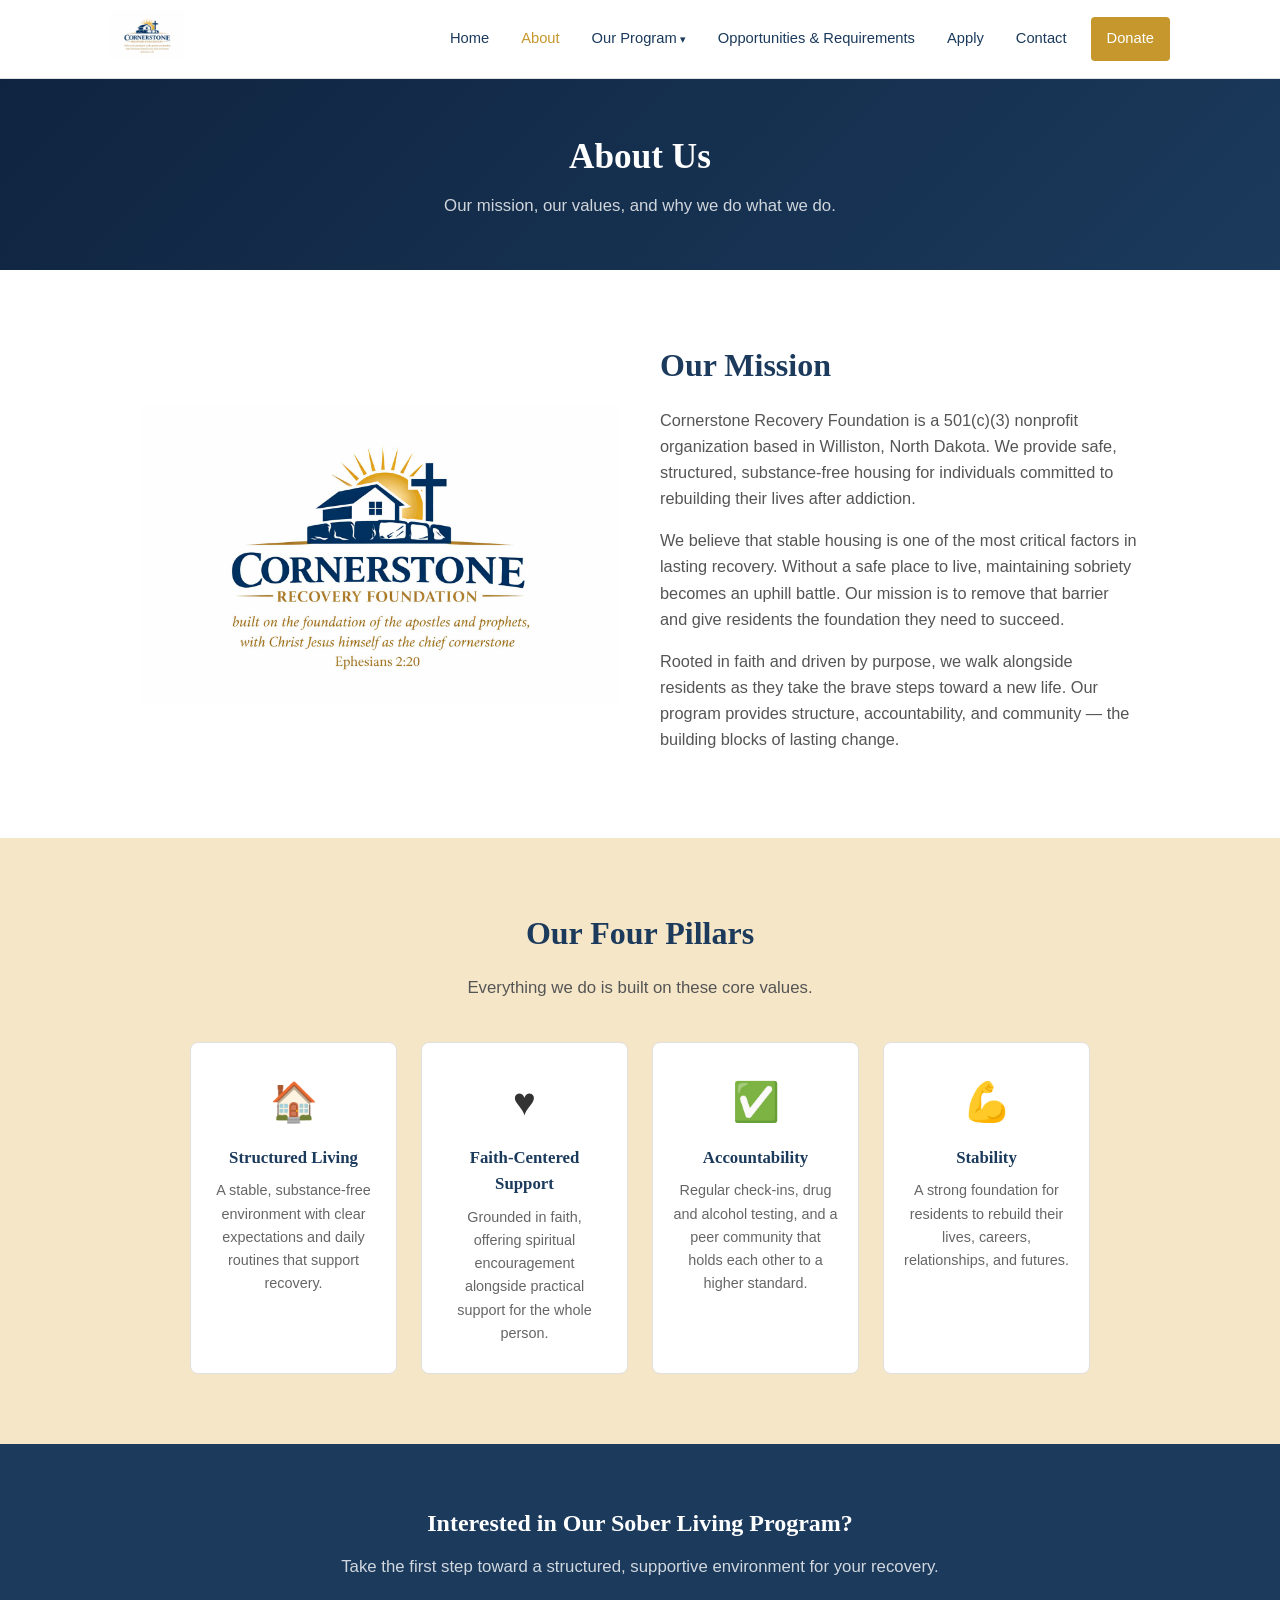
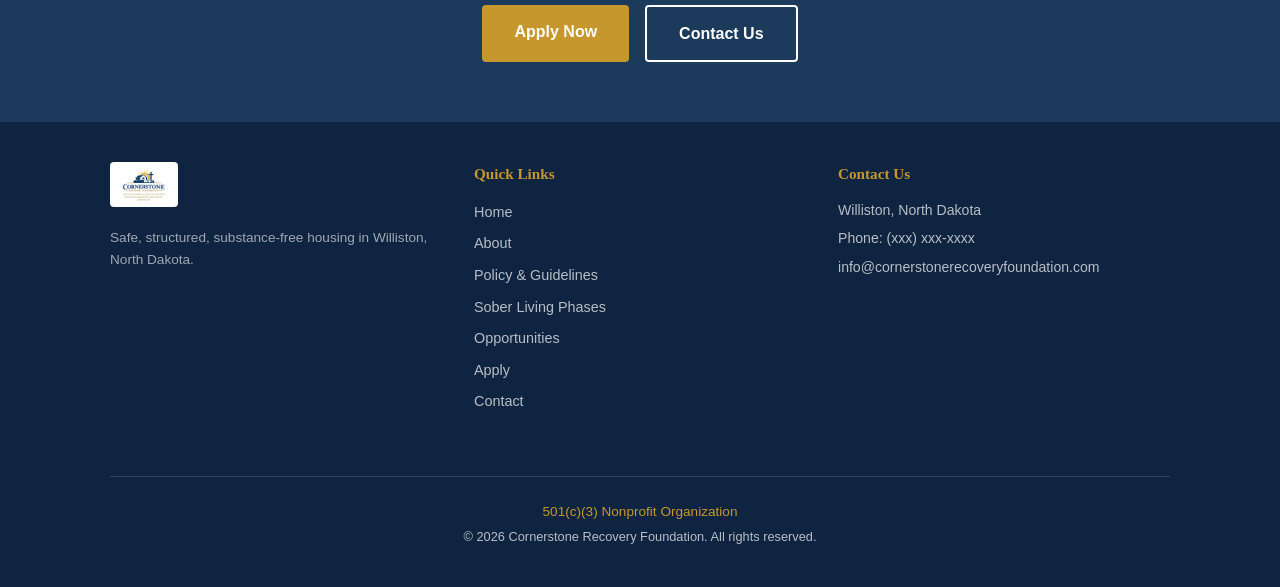
==== about.html @ b1c9150a "Rebuild as multi-page site modeled on Blessed Builders structure - Home: hero, intro section, 3 CTA " ====
<!DOCTYPE html>
<html lang="en">
<head>
  <meta charset="UTF-8">
  <meta name="viewport" content="width=device-width, initial-scale=1.0">
  <title>About Us | Cornerstone Recovery Foundation</title>
  <meta name="description" content="Learn about Cornerstone Recovery Foundation's mission to provide safe, structured, substance-free housing in Williston, North Dakota.">
  <link rel="stylesheet" href="css/style.css">
</head>
<body>

  <!-- Navigation -->
  <nav class="navbar">
    <div class="container">
      <a href="index.html" class="logo">
        <img src="logo.jpg" alt="Cornerstone Recovery Foundation">
      </a>
      <button class="hamburger" aria-label="Toggle navigation">
        <span></span><span></span><span></span>
      </button>
      <ul class="nav-links">
        <li><a href="index.html">Home</a></li>
        <li><a href="about.html" class="active">About</a></li>
        <li class="dropdown">
          <a href="#">Our Program</a>
          <ul class="dropdown-menu">
            <li><a href="policy-guidelines.html">Policy &amp; Guidelines</a></li>
            <li><a href="phases.html">Sober Living Phases</a></li>
          </ul>
        </li>
        <li><a href="opportunities.html">Opportunities &amp; Requirements</a></li>
        <li><a href="apply.html">Apply</a></li>
        <li><a href="contact.html">Contact</a></li>
        <li><a href="#" class="btn-donate-nav">Donate</a></li>
      </ul>
    </div>
  </nav>

  <!-- Page Header -->
  <section class="page-header">
    <h1>About Us</h1>
    <p>Our mission, our values, and why we do what we do.</p>
  </section>

  <!-- Mission / Story -->
  <section class="section">
    <div class="container">
      <div class="two-col fade-in">
        <img src="logo.jpg" alt="Cornerstone Recovery Foundation">
        <div class="two-col-text">
          <h2>Our Mission</h2>
          <p>Cornerstone Recovery Foundation is a 501(c)(3) nonprofit organization based in Williston, North Dakota. We provide safe, structured, substance-free housing for individuals committed to rebuilding their lives after addiction.</p>
          <p>We believe that stable housing is one of the most critical factors in lasting recovery. Without a safe place to live, maintaining sobriety becomes an uphill battle. Our mission is to remove that barrier and give residents the foundation they need to succeed.</p>
          <p>Rooted in faith and driven by purpose, we walk alongside residents as they take the brave steps toward a new life. Our program provides structure, accountability, and community &mdash; the building blocks of lasting change.</p>
        </div>
      </div>
    </div>
  </section>

  <!-- Four Pillars -->
  <section class="section section-alt">
    <div class="container">
      <h2 class="fade-in">Our Four Pillars</h2>
      <p class="section-intro fade-in">Everything we do is built on these core values.</p>
      <div class="pillars-grid">
        <div class="pillar-card fade-in">
          <div class="pillar-icon">&#127968;</div>
          <h3>Structured Living</h3>
          <p>A stable, substance-free environment with clear expectations and daily routines that support recovery.</p>
        </div>
        <div class="pillar-card fade-in">
          <div class="pillar-icon">&#9829;</div>
          <h3>Faith-Centered Support</h3>
          <p>Grounded in faith, offering spiritual encouragement alongside practical support for the whole person.</p>
        </div>
        <div class="pillar-card fade-in">
          <div class="pillar-icon">&#9989;</div>
          <h3>Accountability</h3>
          <p>Regular check-ins, drug and alcohol testing, and a peer community that holds each other to a higher standard.</p>
        </div>
        <div class="pillar-card fade-in">
          <div class="pillar-icon">&#128170;</div>
          <h3>Stability</h3>
          <p>A strong foundation for residents to rebuild their lives, careers, relationships, and futures.</p>
        </div>
      </div>
    </div>
  </section>

  <!-- CTA Banner -->
  <section class="cta-banner">
    <h2>Interested in Our Sober Living Program?</h2>
    <p>Take the first step toward a structured, supportive environment for your recovery.</p>
    <div class="btn-group">
      <a href="apply.html" class="btn-primary">Apply Now</a>
      <a href="contact.html" class="btn-outline">Contact Us</a>
    </div>
  </section>

  <!-- Footer -->
  <footer class="footer">
    <div class="container">
      <div class="footer-brand">
        <img src="logo.jpg" alt="Cornerstone Recovery Foundation" class="logo-footer">
        <p>Safe, structured, substance-free housing in Williston, North Dakota.</p>
      </div>
      <div class="footer-nav">
        <h4>Quick Links</h4>
        <ul>
          <li><a href="index.html">Home</a></li>
          <li><a href="about.html">About</a></li>
          <li><a href="policy-guidelines.html">Policy &amp; Guidelines</a></li>
          <li><a href="phases.html">Sober Living Phases</a></li>
          <li><a href="opportunities.html">Opportunities</a></li>
          <li><a href="apply.html">Apply</a></li>
          <li><a href="contact.html">Contact</a></li>
        </ul>
      </div>
      <div class="footer-contact">
        <h4>Contact Us</h4>
        <p>Williston, North Dakota</p>
        <p>Phone: (xxx) xxx-xxxx</p>
        <p><a href="mailto:info@cornerstonerecoveryfoundation.com">info@cornerstonerecoveryfoundation.com</a></p>
      </div>
      <div class="footer-bottom">
        <p class="nonprofit">501(c)(3) Nonprofit Organization</p>
        <p class="copyright">&copy; 2026 Cornerstone Recovery Foundation. All rights reserved.</p>
      </div>
    </div>
  </footer>

  <script src="js/main.js"></script>
</body>
</html>
---- css/style.css ----
/* ===== Reset & Base ===== */
*, *::before, *::after {
  margin: 0;
  padding: 0;
  box-sizing: border-box;
}

:root {
  --navy: #1B3A5C;
  --gold: #C5972C;
  --light-gold: #F5E6C8;
  --white: #FFFFFF;
  --dark-navy: #0F2440;
  --light-gray: #f7f7f7;
}

html {
  scroll-behavior: smooth;
}

body {
  font-family: -apple-system, BlinkMacSystemFont, "Segoe UI", Roboto, Helvetica, Arial, sans-serif;
  color: #333;
  line-height: 1.6;
}

h1, h2, h3, h4 {
  font-family: Georgia, "Times New Roman", serif;
  color: var(--navy);
}

a {
  text-decoration: none;
  color: inherit;
}

img {
  max-width: 100%;
  height: auto;
}

.container {
  max-width: 1100px;
  margin: 0 auto;
  padding: 0 20px;
}

/* ===== Navigation ===== */
.navbar {
  position: sticky;
  top: 0;
  background: var(--white);
  border-bottom: 1px solid #e0e0e0;
  z-index: 1000;
  padding: 10px 0;
}

.navbar .container {
  display: flex;
  align-items: center;
  justify-content: space-between;
}

.navbar .logo img {
  height: 50px;
}

.nav-links {
  display: flex;
  align-items: center;
  gap: 0;
  list-style: none;
}

.nav-links > li {
  position: relative;
}

.nav-links > li > a {
  display: block;
  padding: 10px 16px;
  font-size: 0.92rem;
  font-weight: 500;
  color: var(--navy);
  transition: color 0.2s, background 0.2s;
}

.nav-links > li > a:hover,
.nav-links > li > a.active {
  color: var(--gold);
}

/* Dropdown */
.dropdown > a::after {
  content: " \25BE";
  font-size: 0.7rem;
}

.dropdown-menu {
  display: none;
  position: absolute;
  top: 100%;
  left: 0;
  background: var(--white);
  min-width: 220px;
  border: 1px solid #e0e0e0;
  box-shadow: 0 4px 12px rgba(0,0,0,0.1);
  list-style: none;
  z-index: 1001;
}

.dropdown:hover .dropdown-menu {
  display: block;
}

.dropdown-menu li a {
  display: block;
  padding: 10px 16px;
  font-size: 0.9rem;
  color: var(--navy);
  transition: background 0.2s;
}

.dropdown-menu li a:hover {
  background: var(--light-gold);
}

.btn-donate-nav {
  display: inline-block;
  background: var(--gold);
  color: var(--white) !important;
  padding: 8px 20px;
  border-radius: 4px;
  font-weight: 600;
  font-size: 0.92rem;
  margin-left: 8px;
  transition: background 0.2s;
}

.btn-donate-nav:hover {
  background: #b0861f;
  color: var(--white) !important;
}

.hamburger {
  display: none;
  background: none;
  border: none;
  cursor: pointer;
  flex-direction: column;
  gap: 5px;
}

.hamburger span {
  display: block;
  width: 26px;
  height: 3px;
  background: var(--navy);
  border-radius: 2px;
  transition: transform 0.3s, opacity 0.3s;
}

/* ===== Hero ===== */
.hero {
  background: linear-gradient(135deg, var(--dark-navy) 0%, var(--navy) 60%, var(--gold) 100%);
  color: var(--white);
  text-align: center;
  padding: 80px 20px 90px;
}

.hero .logo-hero {
  width: 160px;
  margin-bottom: 24px;
  border-radius: 8px;
}

.hero h1 {
  color: var(--white);
  font-size: 2.4rem;
  margin-bottom: 12px;
  line-height: 1.3;
}

.hero .tagline {
  font-style: italic;
  font-size: 1.15rem;
  opacity: 0.9;
  margin-bottom: 8px;
  max-width: 700px;
  margin-left: auto;
  margin-right: auto;
}

.hero .subtitle {
  font-size: 1.05rem;
  opacity: 0.85;
  margin-bottom: 32px;
  max-width: 600px;
  margin-left: auto;
  margin-right: auto;
}

.hero-buttons {
  display: flex;
  gap: 16px;
  justify-content: center;
  flex-wrap: wrap;
}

/* ===== Page Header (inner pages) ===== */
.page-header {
  background: linear-gradient(135deg, var(--dark-navy), var(--navy));
  color: var(--white);
  text-align: center;
  padding: 50px 20px;
}

.page-header h1 {
  color: var(--white);
  font-size: 2.2rem;
}

.page-header p {
  color: rgba(255,255,255,0.8);
  margin-top: 8px;
  font-size: 1.05rem;
}

/* ===== Buttons ===== */
.btn-primary {
  display: inline-block;
  background: var(--gold);
  color: var(--white);
  padding: 14px 32px;
  border-radius: 4px;
  font-weight: 600;
  font-size: 1rem;
  transition: background 0.2s;
  border: none;
  cursor: pointer;
}

.btn-primary:hover {
  background: #b0861f;
}

.btn-outline {
  display: inline-block;
  background: transparent;
  color: var(--white);
  padding: 14px 32px;
  border: 2px solid var(--white);
  border-radius: 4px;
  font-weight: 600;
  font-size: 1rem;
  transition: background 0.2s, color 0.2s;
}

.btn-outline:hover {
  background: var(--white);
  color: var(--navy);
}

.btn-navy {
  display: inline-block;
  background: var(--navy);
  color: var(--white);
  padding: 14px 32px;
  border-radius: 4px;
  font-weight: 600;
  font-size: 1rem;
  transition: background 0.2s;
}

.btn-navy:hover {
  background: var(--dark-navy);
}

/* ===== Section shared ===== */
.section {
  padding: 70px 20px;
}

.section-alt {
  background: var(--light-gold);
}

.section-gray {
  background: var(--light-gray);
}

.section h2 {
  text-align: center;
  font-size: 2rem;
  margin-bottom: 16px;
}

.section .section-intro {
  text-align: center;
  max-width: 700px;
  margin: 0 auto 40px;
  font-size: 1.05rem;
  color: #555;
}

/* ===== Two-column layout ===== */
.two-col {
  display: grid;
  grid-template-columns: 1fr 1fr;
  gap: 40px;
  align-items: center;
  max-width: 1000px;
  margin: 0 auto;
}

.two-col img {
  border-radius: 8px;
  width: 100%;
  height: 300px;
  object-fit: cover;
}

.two-col-text h2 {
  text-align: left;
  margin-bottom: 16px;
}

.two-col-text p {
  color: #555;
  margin-bottom: 16px;
  font-size: 1.02rem;
}

/* ===== Three CTA Cards ===== */
.cta-cards {
  display: grid;
  grid-template-columns: repeat(3, 1fr);
  gap: 24px;
  max-width: 1000px;
  margin: 0 auto;
}

.cta-card {
  background: var(--navy);
  color: var(--white);
  border-radius: 8px;
  padding: 36px 24px;
  text-align: center;
  transition: transform 0.2s, box-shadow 0.2s;
}

.cta-card:hover {
  transform: translateY(-4px);
  box-shadow: 0 8px 24px rgba(0,0,0,0.15);
}

.cta-card-icon {
  font-size: 2.4rem;
  margin-bottom: 16px;
}

.cta-card h3 {
  color: var(--white);
  font-size: 1.15rem;
  margin-bottom: 12px;
}

.cta-card p {
  font-size: 0.92rem;
  opacity: 0.85;
  margin-bottom: 20px;
}

.cta-card a {
  color: var(--gold);
  font-weight: 600;
  font-size: 0.95rem;
  transition: opacity 0.2s;
}

.cta-card a:hover {
  opacity: 0.8;
}

/* ===== Pillars Grid ===== */
.pillars-grid {
  display: grid;
  grid-template-columns: repeat(4, 1fr);
  gap: 24px;
  max-width: 900px;
  margin: 0 auto;
}

.pillar-card {
  background: var(--white);
  border: 1px solid #e0e0e0;
  border-radius: 8px;
  padding: 28px 20px;
  text-align: center;
  transition: transform 0.2s, box-shadow 0.2s;
}

.pillar-card:hover {
  transform: translateY(-4px);
  box-shadow: 0 6px 20px rgba(0,0,0,0.1);
}

.pillar-icon {
  font-size: 2.4rem;
  margin-bottom: 12px;
}

.pillar-card h3 {
  font-size: 1.05rem;
  margin-bottom: 8px;
}

.pillar-card p {
  font-size: 0.9rem;
  color: #666;
}

/* ===== CTA Banner ===== */
.cta-banner {
  background: var(--navy);
  color: var(--white);
  text-align: center;
  padding: 60px 20px;
}

.cta-banner h2 {
  color: var(--white);
  margin-bottom: 12px;
}

.cta-banner p {
  color: rgba(255,255,255,0.8);
  margin-bottom: 24px;
  font-size: 1.05rem;
}

.cta-banner .btn-group {
  display: flex;
  gap: 16px;
  justify-content: center;
  flex-wrap: wrap;
}

/* ===== Content page (policies, phases, etc.) ===== */
.content-page {
  max-width: 800px;
  margin: 0 auto;
  padding: 50px 20px;
}

.content-page h2 {
  text-align: left;
  font-size: 1.6rem;
  margin: 32px 0 12px;
  color: var(--navy);
}

.content-page h3 {
  font-size: 1.2rem;
  margin: 24px 0 8px;
}

.content-page p {
  color: #444;
  margin-bottom: 12px;
  font-size: 1.02rem;
}

.content-page ul, .content-page ol {
  margin: 12px 0 20px 24px;
  color: #444;
}

.content-page li {
  margin-bottom: 8px;
  font-size: 1.02rem;
}

.content-page .intro-note {
  background: var(--light-gold);
  border-left: 4px solid var(--gold);
  padding: 16px 20px;
  margin-bottom: 24px;
  border-radius: 0 4px 4px 0;
  font-size: 1.02rem;
  color: #444;
}

/* Phase cards */
.phase-card {
  background: var(--white);
  border: 2px solid #e0e0e0;
  border-radius: 8px;
  padding: 28px;
  margin-bottom: 24px;
  transition: border-color 0.2s;
}

.phase-card:hover {
  border-color: var(--gold);
}

.phase-card h3 {
  color: var(--gold);
  font-size: 1.3rem;
  margin-bottom: 12px;
}

.phase-card .phase-detail {
  display: flex;
  gap: 24px;
  flex-wrap: wrap;
  margin-bottom: 12px;
}

.phase-card .phase-detail span {
  font-size: 0.92rem;
  color: #555;
}

.phase-card .phase-detail strong {
  color: var(--navy);
}

/* ===== Opportunities list ===== */
.opp-grid {
  display: grid;
  grid-template-columns: 1fr 1fr;
  gap: 40px;
  max-width: 900px;
  margin: 0 auto;
}

.opp-list h3 {
  margin-bottom: 16px;
  font-size: 1.3rem;
}

.opp-list ul {
  list-style: none;
}

.opp-list li {
  padding: 8px 0 8px 28px;
  position: relative;
  color: #444;
  font-size: 1.02rem;
  border-bottom: 1px solid #eee;
}

.opp-list li::before {
  content: "\2713";
  position: absolute;
  left: 0;
  color: var(--gold);
  font-weight: 700;
}

/* ===== Apply form ===== */
.apply-form {
  max-width: 700px;
  margin: 0 auto;
}

.form-section {
  margin-bottom: 32px;
}

.form-section h3 {
  font-size: 1.15rem;
  margin-bottom: 16px;
  padding-bottom: 8px;
  border-bottom: 2px solid var(--gold);
}

.form-row {
  display: grid;
  grid-template-columns: 1fr 1fr;
  gap: 14px;
  margin-bottom: 14px;
}

.form-row.full {
  grid-template-columns: 1fr;
}

.form-field {
  display: flex;
  flex-direction: column;
  gap: 4px;
}

.form-field label {
  font-size: 0.88rem;
  font-weight: 500;
  color: #555;
}

.form-field input,
.form-field select,
.form-field textarea {
  padding: 10px 12px;
  border: 1px solid #ccc;
  border-radius: 4px;
  font-size: 0.95rem;
  font-family: inherit;
  transition: border-color 0.2s;
}

.form-field input:focus,
.form-field select:focus,
.form-field textarea:focus {
  outline: none;
  border-color: var(--gold);
}

.form-field textarea {
  resize: vertical;
  min-height: 100px;
}

.form-submit {
  text-align: center;
  margin-top: 24px;
}

/* ===== Contact page ===== */
.contact-grid {
  display: grid;
  grid-template-columns: 1fr 1fr;
  gap: 40px;
  max-width: 900px;
  margin: 0 auto;
}

.contact-info h3 {
  font-size: 1.2rem;
  margin-bottom: 16px;
}

.contact-info p {
  margin-bottom: 10px;
  color: #555;
}

.contact-info .placeholder {
  color: #999;
  font-style: italic;
  font-size: 0.9rem;
}

.contact-form {
  display: flex;
  flex-direction: column;
  gap: 14px;
}

.contact-form input,
.contact-form textarea {
  padding: 12px 14px;
  border: 1px solid #ccc;
  border-radius: 4px;
  font-size: 1rem;
  font-family: inherit;
  transition: border-color 0.2s;
}

.contact-form input:focus,
.contact-form textarea:focus {
  outline: none;
  border-color: var(--gold);
}

.contact-form textarea {
  resize: vertical;
  min-height: 120px;
}

.contact-form button {
  align-self: flex-start;
}

/* ===== Footer ===== */
.footer {
  background: var(--dark-navy);
  color: rgba(255,255,255,0.7);
  padding: 40px 20px;
}

.footer .container {
  display: grid;
  grid-template-columns: 1fr 1fr 1fr;
  gap: 32px;
  align-items: start;
}

.footer-brand .logo-footer {
  height: 45px;
  margin-bottom: 12px;
  border-radius: 4px;
}

.footer-brand p {
  font-size: 0.85rem;
  color: rgba(255,255,255,0.6);
}

.footer-nav h4 {
  color: var(--gold);
  font-size: 0.95rem;
  margin-bottom: 12px;
}

.footer-nav ul {
  list-style: none;
}

.footer-nav li {
  margin-bottom: 6px;
}

.footer-nav a {
  color: rgba(255,255,255,0.7);
  font-size: 0.9rem;
  transition: color 0.2s;
}

.footer-nav a:hover {
  color: var(--gold);
}

.footer-contact h4 {
  color: var(--gold);
  font-size: 0.95rem;
  margin-bottom: 12px;
}

.footer-contact p {
  font-size: 0.88rem;
  margin-bottom: 6px;
}

.footer-contact a {
  color: rgba(255,255,255,0.7);
  transition: color 0.2s;
}

.footer-contact a:hover {
  color: var(--gold);
}

.footer-bottom {
  text-align: center;
  padding-top: 24px;
  margin-top: 24px;
  border-top: 1px solid rgba(255,255,255,0.15);
  grid-column: 1 / -1;
}

.footer-bottom .nonprofit {
  font-size: 0.85rem;
  color: var(--gold);
  margin-bottom: 4px;
}

.footer-bottom .copyright {
  font-size: 0.8rem;
}

/* ===== Animations ===== */
.fade-in {
  opacity: 0;
  transform: translateY(20px);
  transition: opacity 0.6s ease, transform 0.6s ease;
}

.fade-in.visible {
  opacity: 1;
  transform: translateY(0);
}

/* ===== Responsive ===== */
@media (max-width: 1024px) {
  .pillars-grid {
    grid-template-columns: repeat(2, 1fr);
  }

  .cta-cards {
    grid-template-columns: 1fr;
    max-width: 400px;
  }
}

@media (max-width: 768px) {
  .hamburger {
    display: flex;
  }

  .nav-links {
    display: none;
    position: absolute;
    top: 100%;
    left: 0;
    right: 0;
    background: var(--white);
    flex-direction: column;
    padding: 20px;
    gap: 0;
    border-bottom: 1px solid #e0e0e0;
    box-shadow: 0 4px 12px rgba(0,0,0,0.1);
  }

  .nav-links.active {
    display: flex;
  }

  .nav-links > li > a {
    padding: 12px 16px;
  }

  .dropdown-menu {
    position: static;
    box-shadow: none;
    border: none;
    padding-left: 16px;
  }

  .dropdown:hover .dropdown-menu {
    display: none;
  }

  .dropdown.open .dropdown-menu {
    display: block;
  }

  .hero {
    padding: 50px 20px 60px;
  }

  .hero h1 {
    font-size: 1.7rem;
  }

  .hero .logo-hero {
    width: 120px;
  }

  .two-col {
    grid-template-columns: 1fr;
  }

  .pillars-grid {
    grid-template-columns: 1fr;
    max-width: 400px;
  }

  .opp-grid {
    grid-template-columns: 1fr;
  }

  .contact-grid {
    grid-template-columns: 1fr;
  }

  .form-row {
    grid-template-columns: 1fr;
  }

  .footer .container {
    grid-template-columns: 1fr;
    text-align: center;
  }

  .section {
    padding: 50px 20px;
  }

  .section h2 {
    font-size: 1.6rem;
  }
}
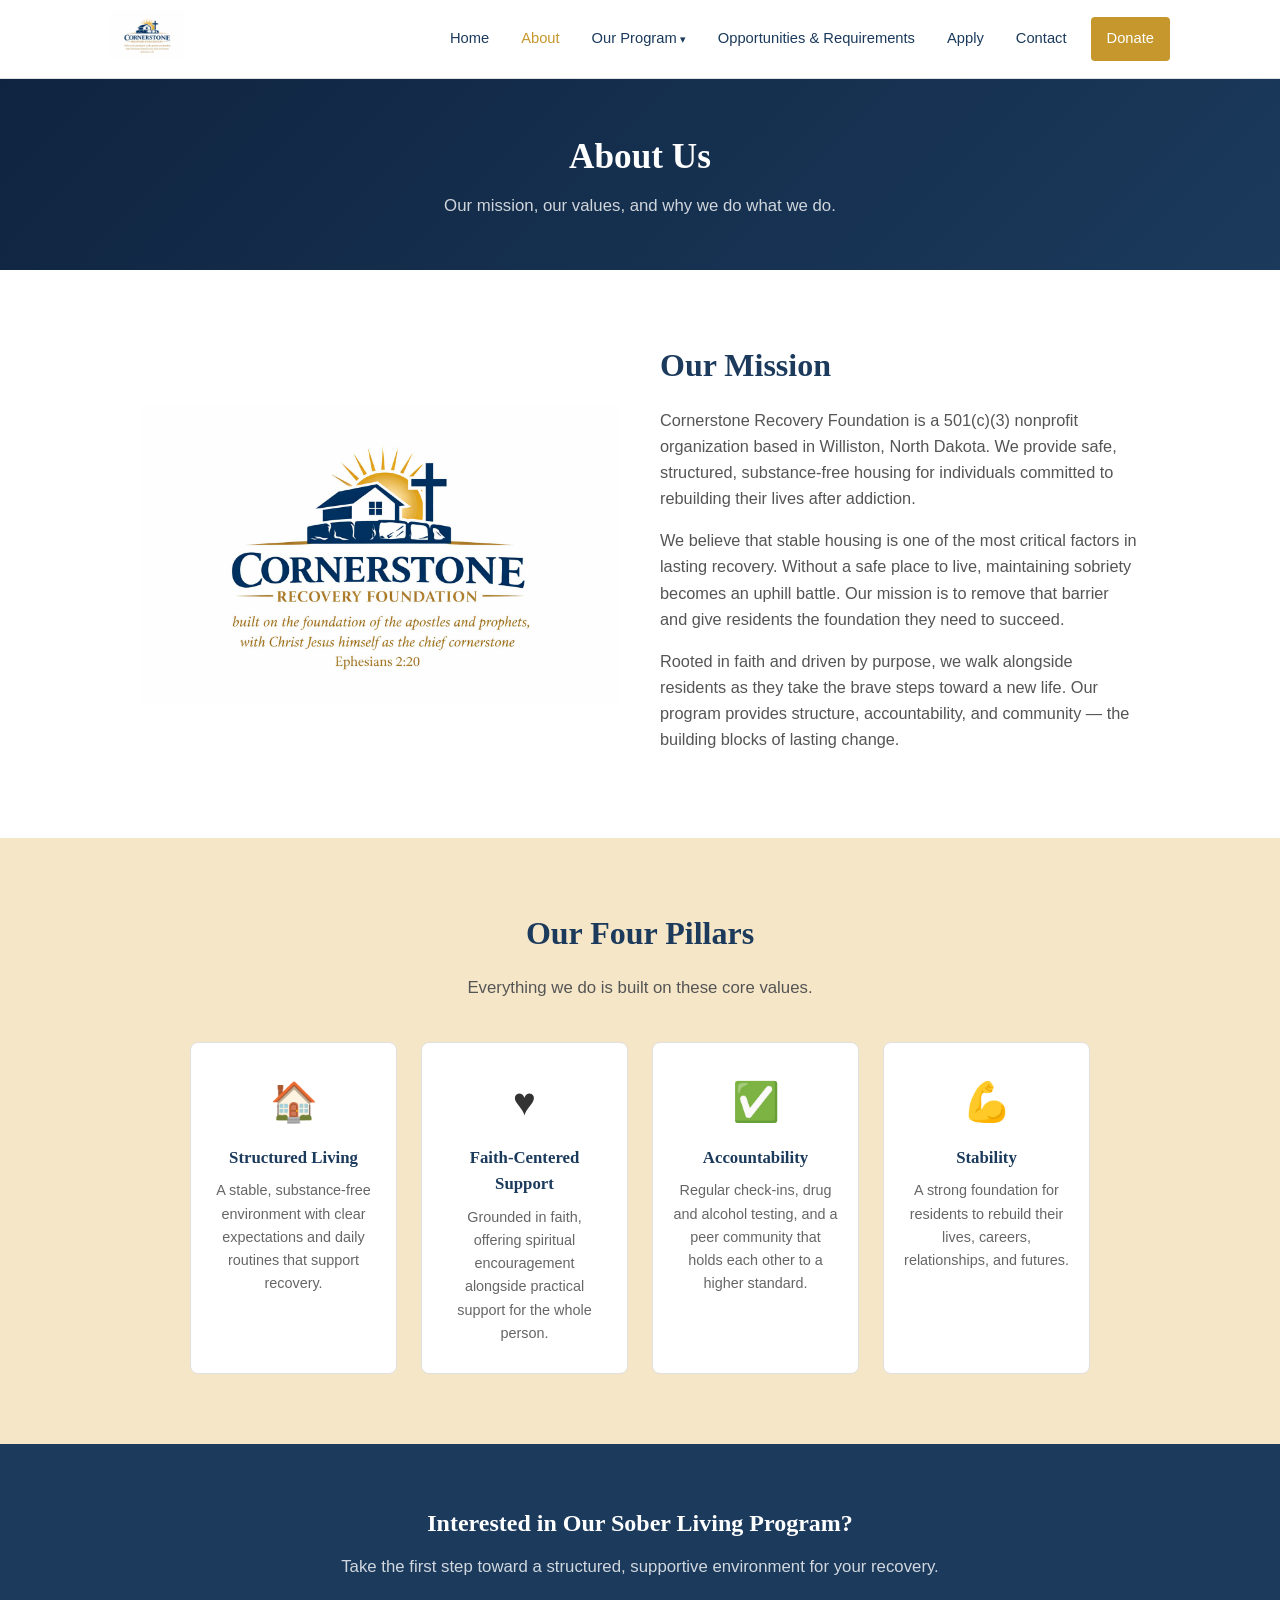
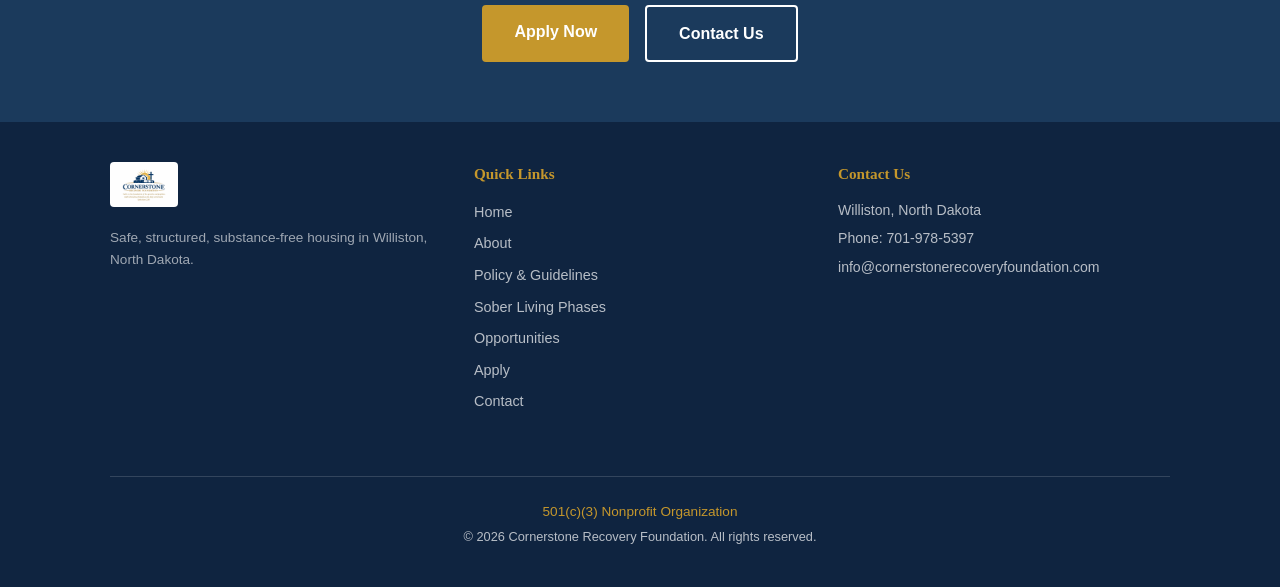
==== commit 5dd8f15a: "Update phone number, bigger hero logo, 30-day sobriety req, print-friendly policy - All phone refere" ====
--- a/about.html
+++ b/about.html
@@ -119,7 +119,7 @@
       <div class="footer-contact">
         <h4>Contact Us</h4>
         <p>Williston, North Dakota</p>
-        <p>Phone: (xxx) xxx-xxxx</p>
+        <p>Phone: <a href="tel:7019785397">701-978-5397</a></p>
         <p><a href="mailto:info@cornerstonerecoveryfoundation.com">info@cornerstonerecoveryfoundation.com</a></p>
       </div>
       <div class="footer-bottom">
--- a/css/style.css
+++ b/css/style.css
@@ -169,7 +169,7 @@
 }
 
 .hero .logo-hero {
-  width: 160px;
+  width: 240px;
   margin-bottom: 24px;
   border-radius: 8px;
 }
@@ -847,7 +847,7 @@
   }
 
   .hero .logo-hero {
-    width: 120px;
+    width: 180px;
   }
 
   .two-col {
@@ -884,3 +884,34 @@
     font-size: 1.6rem;
   }
 }
+
+/* ===== Print Styles ===== */
+@media print {
+  .navbar, .hamburger, .cta-banner, .footer, .hero, .page-header {
+    display: none !important;
+  }
+
+  .content-page {
+    padding: 0;
+    max-width: 100%;
+  }
+
+  .content-page h2 {
+    font-size: 14pt;
+    margin-top: 20pt;
+    page-break-after: avoid;
+  }
+
+  .content-page li {
+    font-size: 11pt;
+  }
+
+  .fade-in {
+    opacity: 1 !important;
+    transform: none !important;
+  }
+
+  button[onclick="window.print()"] {
+    display: none !important;
+  }
+}
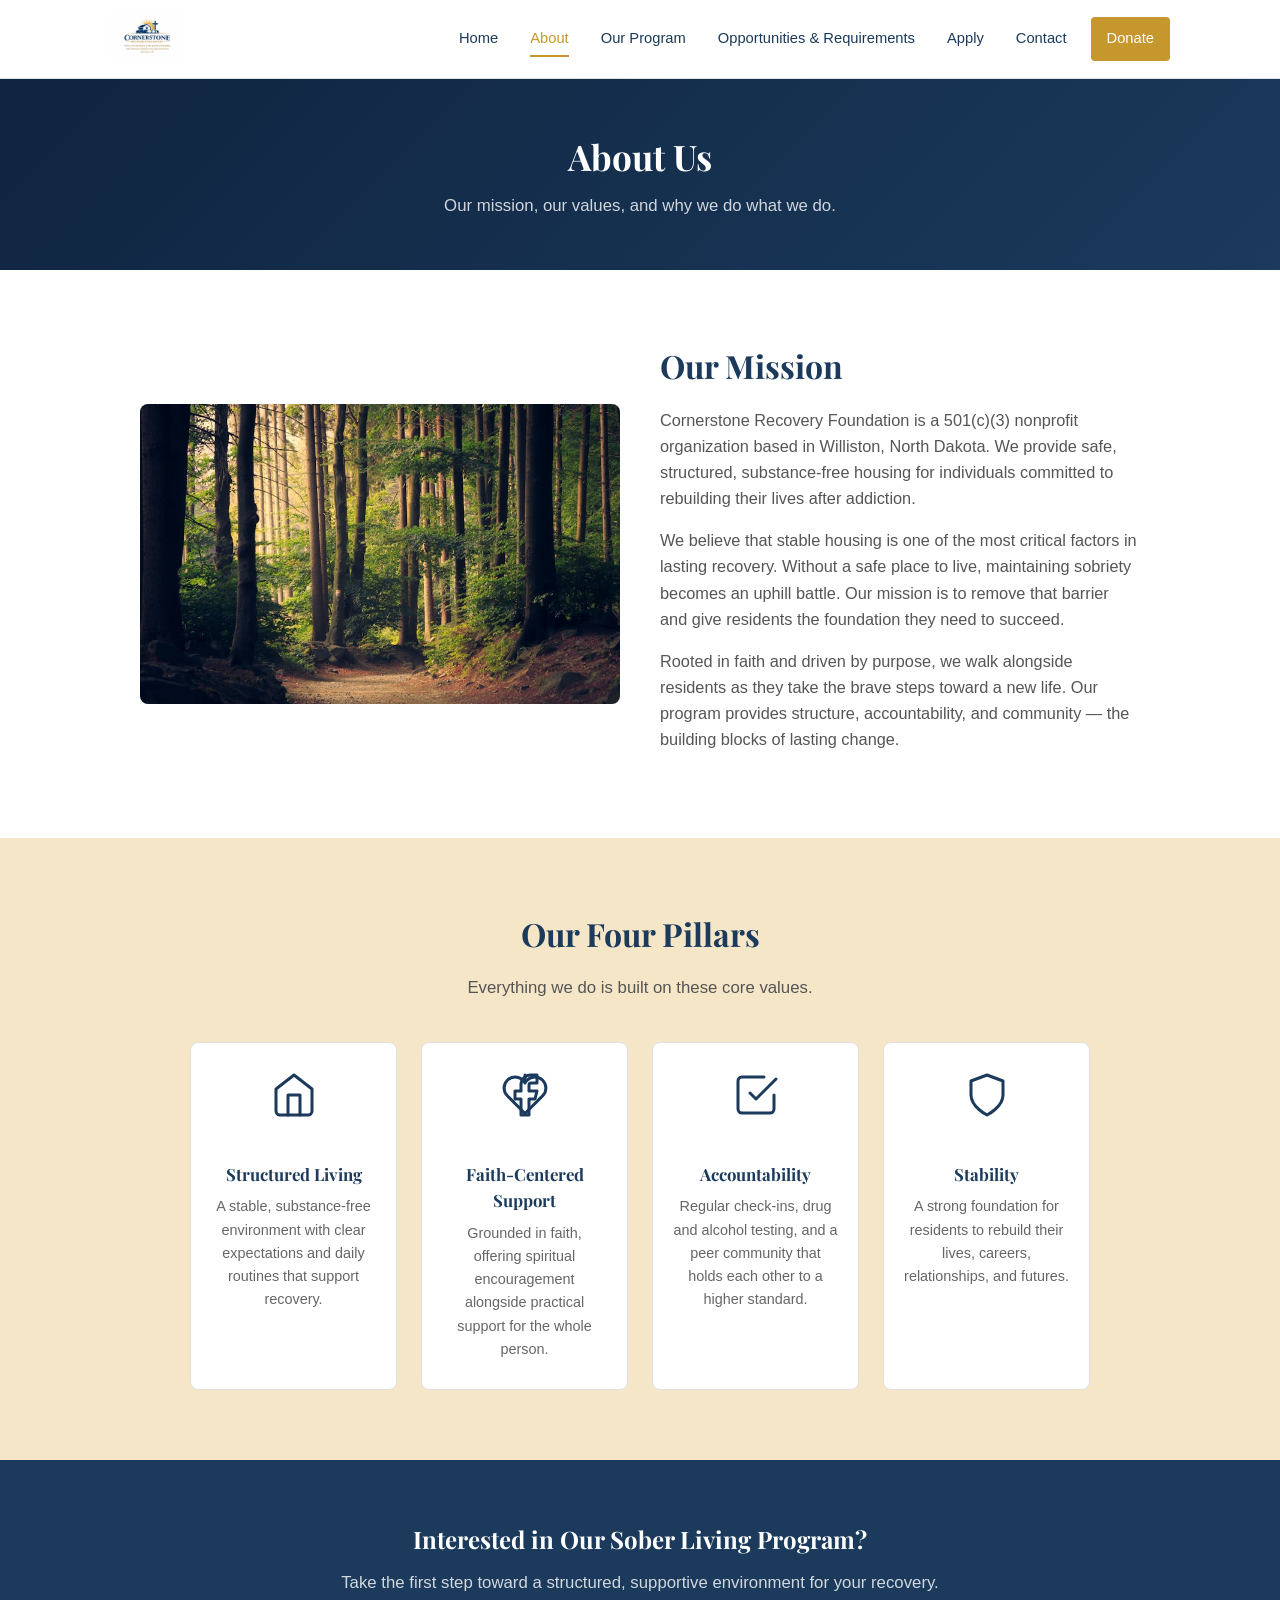
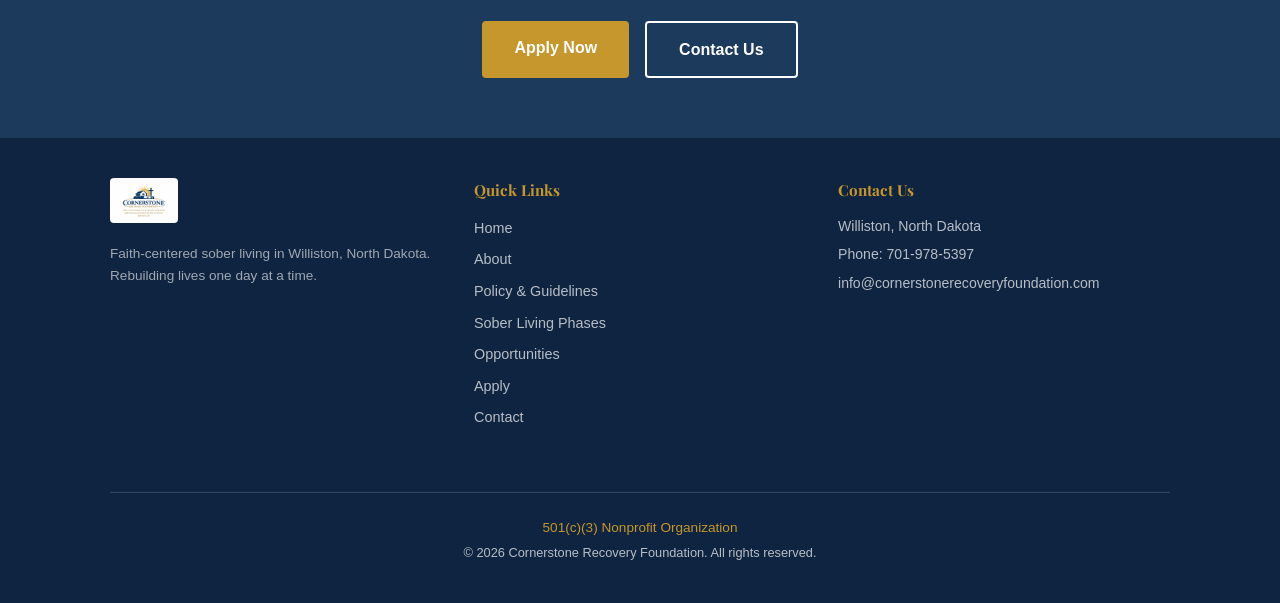
==== commit 981939fb: "Visual polish: Google Font, SVG icons, stock photos, working forms, pricing info - Add Playfair Disp" ====
--- a/about.html
+++ b/about.html
@@ -5,6 +5,12 @@
   <meta name="viewport" content="width=device-width, initial-scale=1.0">
   <title>About Us | Cornerstone Recovery Foundation</title>
   <meta name="description" content="Learn about Cornerstone Recovery Foundation's mission to provide safe, structured, substance-free housing in Williston, North Dakota.">
+  <link rel="preconnect" href="https://fonts.googleapis.com">
+  <link rel="preconnect" href="https://fonts.gstatic.com" crossorigin>
+  <meta property="og:title" content="About Us | Cornerstone Recovery Foundation">
+  <meta property="og:description" content="Learn about our mission to provide safe, structured, substance-free housing in Williston, North Dakota.">
+  <meta property="og:image" content="logo.jpg">
+  <meta property="og:type" content="website">
   <link rel="stylesheet" href="css/style.css">
 </head>
 <body>
@@ -46,7 +52,7 @@
   <section class="section">
     <div class="container">
       <div class="two-col fade-in">
-        <img src="logo.jpg" alt="Cornerstone Recovery Foundation">
+        <img src="img/path-forward.jpg" alt="A path forward through nature">
         <div class="two-col-text">
           <h2>Our Mission</h2>
           <p>Cornerstone Recovery Foundation is a 501(c)(3) nonprofit organization based in Williston, North Dakota. We provide safe, structured, substance-free housing for individuals committed to rebuilding their lives after addiction.</p>
@@ -64,22 +70,30 @@
       <p class="section-intro fade-in">Everything we do is built on these core values.</p>
       <div class="pillars-grid">
         <div class="pillar-card fade-in">
-          <div class="pillar-icon">&#127968;</div>
+          <div class="pillar-icon">
+            <svg class="icon-svg" viewBox="0 0 24 24" fill="none" stroke="#1B3A5C" stroke-width="1.5" stroke-linecap="round" stroke-linejoin="round"><path d="M3 9l9-7 9 7v11a2 2 0 0 1-2 2H5a2 2 0 0 1-2-2z"/><polyline points="9 22 9 12 15 12 15 22"/></svg>
+          </div>
           <h3>Structured Living</h3>
           <p>A stable, substance-free environment with clear expectations and daily routines that support recovery.</p>
         </div>
         <div class="pillar-card fade-in">
-          <div class="pillar-icon">&#9829;</div>
+          <div class="pillar-icon">
+            <svg class="icon-svg" viewBox="0 0 24 24" fill="none" stroke="#1B3A5C" stroke-width="1.5" stroke-linecap="round" stroke-linejoin="round"><path d="M18 2h-3a5 5 0 0 0-5 5v3H7v4h3v8h4v-8h3l1-4h-4V7a1 1 0 0 1 1-1h3z"/><line x1="12" y1="2" x2="12" y2="6"/><path d="M20.84 4.61a5.5 5.5 0 0 0-7.78 0L12 5.67l-1.06-1.06a5.5 5.5 0 0 0-7.78 7.78l1.06 1.06L12 21.23l7.78-7.78 1.06-1.06a5.5 5.5 0 0 0 0-7.78z"/></svg>
+          </div>
           <h3>Faith-Centered Support</h3>
           <p>Grounded in faith, offering spiritual encouragement alongside practical support for the whole person.</p>
         </div>
         <div class="pillar-card fade-in">
-          <div class="pillar-icon">&#9989;</div>
+          <div class="pillar-icon">
+            <svg class="icon-svg" viewBox="0 0 24 24" fill="none" stroke="#1B3A5C" stroke-width="1.5" stroke-linecap="round" stroke-linejoin="round"><path d="M9 11l3 3L22 4"/><path d="M21 12v7a2 2 0 0 1-2 2H5a2 2 0 0 1-2-2V5a2 2 0 0 1 2-2h11"/></svg>
+          </div>
           <h3>Accountability</h3>
           <p>Regular check-ins, drug and alcohol testing, and a peer community that holds each other to a higher standard.</p>
         </div>
         <div class="pillar-card fade-in">
-          <div class="pillar-icon">&#128170;</div>
+          <div class="pillar-icon">
+            <svg class="icon-svg" viewBox="0 0 24 24" fill="none" stroke="#1B3A5C" stroke-width="1.5" stroke-linecap="round" stroke-linejoin="round"><path d="M12 22s8-4 8-10V5l-8-3-8 3v7c0 6 8 10 8 10z"/></svg>
+          </div>
           <h3>Stability</h3>
           <p>A strong foundation for residents to rebuild their lives, careers, relationships, and futures.</p>
         </div>
@@ -102,7 +116,7 @@
     <div class="container">
       <div class="footer-brand">
         <img src="logo.jpg" alt="Cornerstone Recovery Foundation" class="logo-footer">
-        <p>Safe, structured, substance-free housing in Williston, North Dakota.</p>
+        <p>Faith-centered sober living in Williston, North Dakota. Rebuilding lives one day at a time.</p>
       </div>
       <div class="footer-nav">
         <h4>Quick Links</h4>
--- a/css/style.css
+++ b/css/style.css
@@ -1,3 +1,6 @@
+/* ===== Google Font ===== */
+@import url('https://fonts.googleapis.com/css2?family=Playfair+Display:wght@400;600;700&display=swap');
+
 /* ===== Reset & Base ===== */
 *, *::before, *::after {
   margin: 0;
@@ -25,7 +28,7 @@
 }
 
 h1, h2, h3, h4 {
-  font-family: Georgia, "Times New Roman", serif;
+  font-family: 'Playfair Display', Georgia, "Times New Roman", serif;
   color: var(--navy);
 }
 
@@ -53,6 +56,11 @@
   border-bottom: 1px solid #e0e0e0;
   z-index: 1000;
   padding: 10px 0;
+  transition: box-shadow 0.3s;
+}
+
+.navbar.scrolled {
+  box-shadow: 0 2px 12px rgba(0,0,0,0.1);
 }
 
 .navbar .container {
@@ -83,6 +91,24 @@
   font-weight: 500;
   color: var(--navy);
   transition: color 0.2s, background 0.2s;
+  position: relative;
+}
+
+.nav-links > li > a::after {
+  content: '';
+  position: absolute;
+  bottom: 4px;
+  left: 16px;
+  right: 16px;
+  height: 2px;
+  background: var(--gold);
+  transform: scaleX(0);
+  transition: transform 0.3s;
+}
+
+.nav-links > li > a:hover::after,
+.nav-links > li > a.active::after {
+  transform: scaleX(1);
 }
 
 .nav-links > li > a:hover,
@@ -92,8 +118,12 @@
 
 /* Dropdown */
 .dropdown > a::after {
-  content: " \25BE";
+  content: " \25BE" !important;
   font-size: 0.7rem;
+  position: static;
+  background: none;
+  transform: none;
+  height: auto;
 }
 
 .dropdown-menu {
@@ -149,6 +179,7 @@
   cursor: pointer;
   flex-direction: column;
   gap: 5px;
+  padding: 4px;
 }
 
 .hamburger span {
@@ -160,9 +191,23 @@
   transition: transform 0.3s, opacity 0.3s;
 }
 
+/* Hamburger X animation */
+.hamburger.open span:nth-child(1) {
+  transform: translateY(8px) rotate(45deg);
+}
+
+.hamburger.open span:nth-child(2) {
+  opacity: 0;
+}
+
+.hamburger.open span:nth-child(3) {
+  transform: translateY(-8px) rotate(-45deg);
+}
+
 /* ===== Hero ===== */
 .hero {
-  background: linear-gradient(135deg, var(--dark-navy) 0%, var(--navy) 60%, var(--gold) 100%);
+  background: linear-gradient(135deg, rgba(15,36,64,0.85) 0%, rgba(27,58,92,0.8) 60%, rgba(197,151,44,0.7) 100%),
+              url('../img/hero-bg.jpg') center/cover no-repeat;
   color: var(--white);
   text-align: center;
   padding: 80px 20px 90px;
@@ -331,6 +376,19 @@
   font-size: 1.02rem;
 }
 
+/* ===== SVG Icon Styles ===== */
+.icon-svg {
+  width: 48px;
+  height: 48px;
+  margin-bottom: 12px;
+}
+
+.pillar-icon .icon-svg,
+.cta-card-icon .icon-svg {
+  width: 48px;
+  height: 48px;
+}
+
 /* ===== Three CTA Cards ===== */
 .cta-cards {
   display: grid;
@@ -444,6 +502,43 @@
   gap: 16px;
   justify-content: center;
   flex-wrap: wrap;
+}
+
+/* ===== Pricing Info Box ===== */
+.pricing-box {
+  background: var(--white);
+  border: 2px solid var(--gold);
+  border-radius: 8px;
+  padding: 24px 28px;
+  margin: 24px auto 0;
+  max-width: 500px;
+  text-align: center;
+}
+
+.pricing-box h3 {
+  color: var(--navy);
+  font-size: 1.2rem;
+  margin-bottom: 12px;
+}
+
+.pricing-item {
+  display: flex;
+  justify-content: space-between;
+  align-items: center;
+  padding: 10px 0;
+  border-bottom: 1px solid #eee;
+  font-size: 1.02rem;
+  color: #444;
+}
+
+.pricing-item:last-child {
+  border-bottom: none;
+}
+
+.pricing-item .price {
+  font-weight: 700;
+  color: var(--navy);
+  font-size: 1.1rem;
 }
 
 /* ===== Content page (policies, phases, etc.) ===== */
@@ -627,6 +722,43 @@
 .form-submit {
   text-align: center;
   margin-top: 24px;
+}
+
+/* ===== Form Success Message ===== */
+.form-success {
+  text-align: center;
+  padding: 48px 24px;
+  max-width: 500px;
+  margin: 0 auto;
+}
+
+.form-success .success-icon {
+  width: 64px;
+  height: 64px;
+  background: #e8f5e9;
+  border-radius: 50%;
+  display: flex;
+  align-items: center;
+  justify-content: center;
+  margin: 0 auto 20px;
+}
+
+.form-success .success-icon svg {
+  width: 32px;
+  height: 32px;
+  stroke: #2e7d32;
+}
+
+.form-success h3 {
+  color: var(--navy);
+  font-size: 1.4rem;
+  margin-bottom: 12px;
+}
+
+.form-success p {
+  color: #555;
+  font-size: 1.05rem;
+  line-height: 1.6;
 }
 
 /* ===== Contact page ===== */
@@ -823,11 +955,17 @@
     padding: 12px 16px;
   }
 
+  .nav-links > li > a::after {
+    display: none;
+  }
+
   .dropdown-menu {
     position: static;
     box-shadow: none;
     border: none;
     padding-left: 16px;
+    border-left: 3px solid var(--gold);
+    margin-left: 16px;
   }
 
   .dropdown:hover .dropdown-menu {
